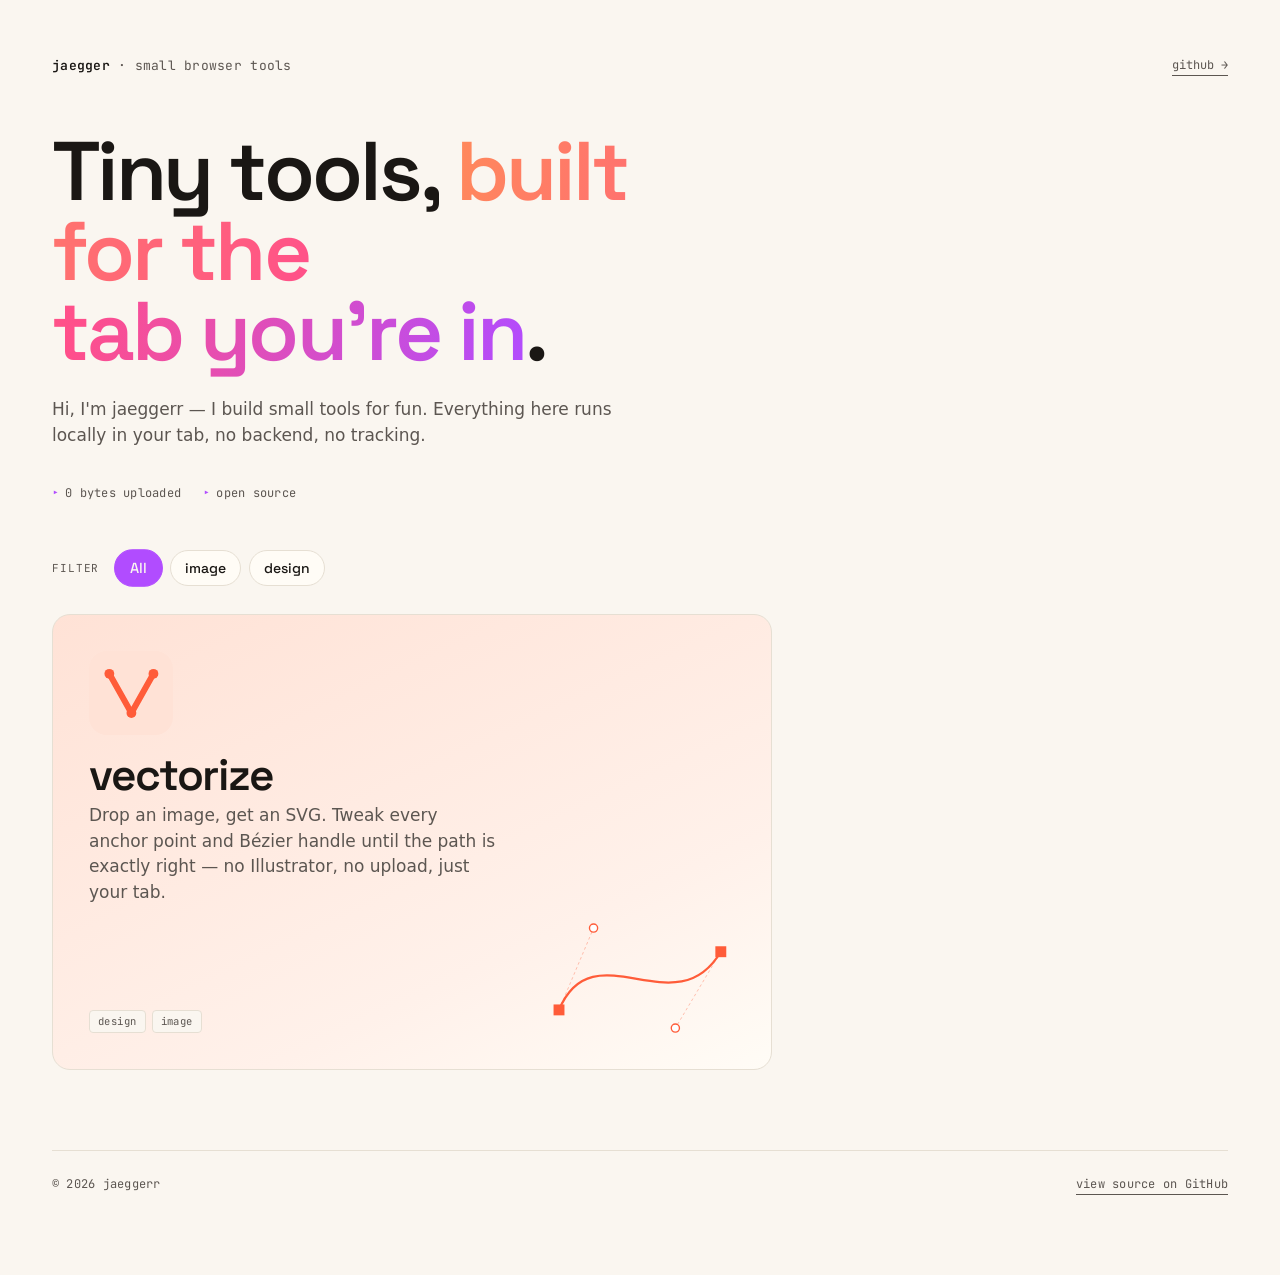
==== index.html @ 1504b39b "Bootstrap homepage and ship vectorize V1 editorial-bento adopted as the live homepage; vectorize tak" ====
<!DOCTYPE html>
<html lang="en">
<head>
<meta charset="UTF-8">
<meta name="viewport" content="width=device-width,initial-scale=1">
<meta name="description" content="Small browser-based tools by jaegger. Image-to-SVG converter and a growing collection of micro tools that run entirely in your tab — no backend, no tracking.">
<title>jaeggerr — small browser tools</title>
<link rel="preconnect" href="https://fonts.googleapis.com">
<link rel="preconnect" href="https://fonts.gstatic.com" crossorigin>
<link href="https://fonts.googleapis.com/css2?family=Space+Grotesk:wght@400;500;600;700&family=JetBrains+Mono:wght@400;500&display=swap" rel="stylesheet">
<style>
:root {
  --bg: #FAF6F0;
  --ink: #1A1714;
  --ink-2: #5C5651;
  --line: #E6DFD3;
  --peach: #FF8A5B;
  --lime: #C9E265;
  --violet: #B14CFF;
  --cyan: #20C7E5;
  --cyan-d: #0F8B9F;
  --rose: #FF4F8B;
  --paper: #FFFCF6;
  --display: 'Space Grotesk', system-ui, sans-serif;
  --mono: 'JetBrains Mono', ui-monospace, Menlo, monospace;
  --sans: ui-sans-serif, system-ui, -apple-system, "Segoe UI", Helvetica, Arial, sans-serif;
}

* { box-sizing: border-box; }
html, body { margin: 0; padding: 0; }
body {
  font-family: var(--sans);
  background: var(--bg);
  color: var(--ink);
  -webkit-font-smoothing: antialiased;
  text-rendering: optimizeLegibility;
  font-size: 16px;
  line-height: 1.5;
}
a { color: inherit; text-decoration: none; }

.wrap {
  max-width: 1240px;
  margin: 0 auto;
  padding: 56px 32px 80px;
}

/* ---------- Header ---------- */

.brand {
  display: flex;
  align-items: center;
  justify-content: space-between;
  margin-bottom: 56px;
}
.brand-mark {
  font-family: var(--mono);
  font-size: 13px;
  letter-spacing: 0.02em;
  color: var(--ink-2);
}
.brand-mark b { color: var(--ink); font-weight: 600; }
.brand-link {
  font-family: var(--mono);
  font-size: 12px;
  color: var(--ink-2);
  border-bottom: 1px solid var(--ink-2);
  padding-bottom: 1px;
  transition: color .15s, border-color .15s;
}
.brand-link:hover { color: var(--violet); border-color: var(--violet); }

.hero h1 {
  font-family: var(--display);
  font-weight: 600;
  font-size: clamp(40px, 6.5vw, 84px);
  line-height: 0.96;
  letter-spacing: -0.035em;
  margin: 0 0 24px;
  max-width: 12ch;
}
.hero h1 em {
  font-style: normal;
  background: linear-gradient(105deg, var(--peach) 0%, var(--rose) 50%, var(--violet) 100%);
  -webkit-background-clip: text;
  background-clip: text;
  color: transparent;
}
.hero p {
  font-size: 17px;
  color: var(--ink-2);
  max-width: 56ch;
  margin: 0 0 36px;
  line-height: 1.55;
}
.hero-meta {
  display: flex;
  gap: 22px;
  font-family: var(--mono);
  font-size: 12px;
  color: var(--ink-2);
  letter-spacing: 0.02em;
  flex-wrap: wrap;
}
.hero-meta span::before {
  content: "▸";
  color: var(--violet);
  margin-right: 6px;
}

/* ---------- Filters ---------- */

.filters {
  display: flex;
  flex-wrap: wrap;
  gap: 8px;
  margin: 48px 0 28px;
  align-items: center;
}
.filters-label {
  font-family: var(--mono);
  font-size: 11px;
  letter-spacing: 0.08em;
  text-transform: uppercase;
  color: var(--ink-2);
  margin-right: 8px;
}
.chip {
  font-family: var(--display);
  font-weight: 500;
  font-size: 14px;
  border: 1px solid var(--line);
  background: var(--paper);
  color: var(--ink);
  padding: 8px 14px;
  border-radius: 999px;
  cursor: pointer;
  transition: transform .18s ease, background .18s, color .18s, border-color .18s;
  user-select: none;
}
.chip:hover { transform: translateY(-1px); border-color: var(--ink); }
.chip[aria-pressed="true"] {
  background: var(--ink);
  color: var(--bg);
  border-color: var(--ink);
  transform: scale(1.04);
}
.chip[data-tag="all"][aria-pressed="true"] { background: var(--violet); border-color: var(--violet); }

/* ---------- Bento grid ---------- */

.grid {
  display: grid;
  grid-template-columns: repeat(4, 1fr);
  grid-auto-rows: minmax(220px, auto);
  gap: 16px;
}
.card {
  position: relative;
  display: flex;
  flex-direction: column;
  justify-content: space-between;
  padding: 24px;
  border-radius: 18px;
  background: var(--paper);
  border: 1px solid var(--line);
  overflow: hidden;
  transition: transform .25s ease, box-shadow .25s ease, opacity .25s ease;
  isolation: isolate;
}
.card::before {
  content: "";
  position: absolute;
  inset: 0;
  background: var(--accent, transparent);
  opacity: 0;
  transition: opacity .25s ease;
  z-index: -1;
}
.card:hover {
  transform: translateY(-2px);
  box-shadow: 0 18px 38px -22px rgba(26,23,20,.25);
}
.card:hover .card-arrow { transform: translate(2px, -2px); }

.card.size-hero { grid-column: span 2; grid-row: span 2; padding: 36px; }
.card.size-wide { grid-column: span 2; }

.card.is-hidden { display: none; }

.card-glyph {
  width: 52px;
  height: 52px;
  border-radius: 12px;
  display: grid;
  place-items: center;
  background: var(--accent-bg);
  color: var(--accent);
  font-family: var(--mono);
  font-size: 22px;
  font-weight: 500;
  letter-spacing: -0.04em;
}
.card.size-hero .card-glyph { width: 84px; height: 84px; font-size: 36px; border-radius: 18px; }
.card-glyph--svg svg { width: 70%; height: 70%; }

.card-title {
  font-family: var(--display);
  font-weight: 600;
  font-size: 22px;
  letter-spacing: -0.018em;
  margin: 18px 0 6px;
  display: flex;
  align-items: baseline;
  gap: 10px;
}
.card.size-hero .card-title { font-size: 44px; letter-spacing: -0.03em; line-height: 1; }
.card-title .num {
  font-family: var(--mono);
  font-size: 11px;
  font-weight: 400;
  color: var(--ink-2);
  letter-spacing: 0.04em;
}
.card.size-hero .card-title .num { font-size: 13px; }
.card-desc {
  font-size: 14px;
  color: var(--ink-2);
  line-height: 1.5;
  max-width: 38ch;
  margin: 0;
}
.card.size-hero .card-desc { font-size: 17px; max-width: 38ch; }
.card-foot {
  display: flex;
  justify-content: space-between;
  align-items: flex-end;
  margin-top: 16px;
  gap: 12px;
}
.card-tags {
  display: flex;
  flex-wrap: wrap;
  gap: 6px;
}
.card-tag {
  font-family: var(--mono);
  font-size: 10.5px;
  letter-spacing: 0.04em;
  color: var(--ink-2);
  border: 1px solid var(--line);
  padding: 3px 8px;
  border-radius: 4px;
  background: var(--bg);
}
.card-arrow {
  width: 30px; height: 30px;
  border-radius: 50%;
  background: var(--ink);
  color: var(--bg);
  display: grid;
  place-items: center;
  font-family: var(--mono);
  font-size: 14px;
  transition: transform .25s ease;
  flex-shrink: 0;
}
.card.size-hero .card-arrow { display: none; }

/* Per-card accent */
.card[data-accent="peach"]  { --accent: var(--peach); --accent-bg: #FFEAD9; }
.card[data-accent="lime"]   { --accent: #6F8D2A;       --accent-bg: #ECF6CC; }
.card[data-accent="violet"] { --accent: var(--violet); --accent-bg: #F1E1FF; }
.card[data-accent="cyan"]   { --accent: var(--cyan-d); --accent-bg: #D7F3F8; }
.card[data-accent="rose"]   { --accent: var(--rose);   --accent-bg: #FFDDE8; }
.card[data-accent="vectorize"] { --accent: #FF5C39; --accent-bg: #FFE2D6; }

/* Hero gets a tinted gradient instead of plain paper */
.card.size-hero[data-accent="peach"]  { background: linear-gradient(155deg, #FFEAD9 0%, #FFF4EB 70%, var(--paper) 100%); }
.card.size-hero[data-accent="violet"] { background: linear-gradient(155deg, #F1E1FF 0%, #F8EFFF 70%, var(--paper) 100%); }
.card.size-hero[data-accent="cyan"]   { background: linear-gradient(155deg, #D7F3F8 0%, #ECF8FB 70%, var(--paper) 100%); }
.card.size-hero[data-accent="vectorize"] { background: linear-gradient(155deg, #FFE2D6 0%, #FFF1EA 70%, var(--paper) 100%); }

/* Solo card: shrink the grid so the lone hero doesn't drift in an empty 4-col layout */
@media (min-width: 521px) {
  .grid:has(> .card:only-child) {
    grid-template-columns: repeat(2, 1fr);
    max-width: 720px;
  }
}

/* Hero illustration: bezier trace (inherits the card's accent color) */
.hero-trace {
  color: var(--accent);
  position: absolute;
  right: 32px;
  bottom: 32px;
  width: 200px;
  height: auto;
  pointer-events: none;
}

/* ---------- Footer ---------- */

footer {
  margin-top: 80px;
  padding-top: 24px;
  border-top: 1px solid var(--line);
  display: flex;
  justify-content: space-between;
  font-family: var(--mono);
  font-size: 12px;
  color: var(--ink-2);
  letter-spacing: 0.02em;
}
footer a { border-bottom: 1px solid var(--ink-2); padding-bottom: 1px; }
footer a:hover { color: var(--violet); border-color: var(--violet); }

/* ---------- Responsive ---------- */

@media (max-width: 920px) {
  .grid { grid-template-columns: repeat(2, 1fr); grid-auto-rows: minmax(220px, auto); }
  .card.size-hero { grid-column: span 2; grid-row: span 2; }
  .card.size-wide { grid-column: span 2; }
  .hero-trace { right: 24px; bottom: 24px; width: 160px; }
}
@media (max-width: 520px) {
  .wrap { padding: 36px 20px 60px; }
  .grid { grid-template-columns: 1fr; grid-auto-rows: auto; gap: 12px; }
  .card, .card.size-hero, .card.size-wide { grid-column: span 1; grid-row: span 1; min-height: 200px; }
  .card.size-hero { min-height: 320px; }
  .hero h1 { font-size: 44px; }
  .hero-trace { display: none; }
  footer { flex-direction: column; gap: 8px; }
}
</style>
</head>
<body>
<div class="wrap">

  <header class="brand">
    <div class="brand-mark"><b>jaegger</b> · small browser tools</div>
    <a class="brand-link" href="https://github.com/jaeggerr" target="_blank" rel="noopener">github →</a>
  </header>

  <section class="hero">
    <h1>Tiny tools, <em>built for the tab&nbsp;you're in</em>.</h1>
    <p>Hi, I'm jaeggerr — I build small tools for fun. Everything here runs locally in your tab, no backend, no tracking.</p>
    <div class="hero-meta">
      <span>0 bytes uploaded</span>
      <span>open source</span>
    </div>
  </section>

  <nav class="filters" id="filters" aria-label="Filter projects by tag">
    <span class="filters-label">filter</span>
    <button class="chip" data-tag="all" aria-pressed="true">All</button>
    <button class="chip" data-tag="image" aria-pressed="false">image</button>
    <button class="chip" data-tag="design" aria-pressed="false">design</button>
  </nav>

  <main class="grid" id="grid">

    <a class="card size-hero" data-accent="vectorize" data-tags="design,image" href="./tools/vectorize/" target="_blank" rel="noopener">
      <div>
        <div class="card-glyph card-glyph--svg">
          <svg viewBox="0 0 24 24" fill="none" aria-hidden="true">
            <path d="M3 4L12 20L21 4" stroke="currentColor" stroke-width="2.5" stroke-linejoin="round"/>
            <circle cx="3" cy="4" r="2" fill="currentColor"/>
            <circle cx="12" cy="20" r="2" fill="currentColor"/>
            <circle cx="21" cy="4" r="2" fill="currentColor"/>
          </svg>
        </div>
        <h2 class="card-title">vectorize</h2>
        <p class="card-desc">Drop an image, get an SVG. Tweak every anchor point and Bézier handle until the path is exactly right — no Illustrator, no upload, just your tab.</p>
      </div>
      <div class="card-foot">
        <div class="card-tags">
          <span class="card-tag">design</span>
          <span class="card-tag">image</span>
        </div>
      </div>
      <svg class="hero-trace" viewBox="0 0 220 130" fill="none" aria-hidden="true">
        <path d="M 22 100 C 60 10, 150 120, 200 36" stroke="currentColor" stroke-width="2.5" stroke-linecap="round"/>
        <line x1="22" y1="100" x2="60" y2="10" stroke="currentColor" stroke-width="1" stroke-dasharray="3 3" opacity="0.4"/>
        <line x1="200" y1="36" x2="150" y2="120" stroke="currentColor" stroke-width="1" stroke-dasharray="3 3" opacity="0.4"/>
        <rect x="16" y="94" width="12" height="12" fill="currentColor"/>
        <rect x="194" y="30" width="12" height="12" fill="currentColor"/>
        <circle cx="60" cy="10" r="4.5" fill="white" stroke="currentColor" stroke-width="1.5"/>
        <circle cx="150" cy="120" r="4.5" fill="white" stroke="currentColor" stroke-width="1.5"/>
      </svg>
    </a>

  </main>

  <footer>
    <span>© 2026 jaeggerr </span>
    <a href="https://github.com/jaeggerr/jaeggerr.github.io" target="_blank" rel="noopener">view source on GitHub</a>
  </footer>

</div>

<script>
(function () {
  const filters = document.getElementById('filters');
  const grid = document.getElementById('grid');
  const chips = filters.querySelectorAll('.chip');
  const cards = grid.querySelectorAll('.card');

  filters.addEventListener('click', (e) => {
    const chip = e.target.closest('.chip');
    if (!chip) return;
    const tag = chip.dataset.tag;
    chips.forEach(c => c.setAttribute('aria-pressed', c === chip ? 'true' : 'false'));
    cards.forEach(card => {
      const tags = (card.dataset.tags || '').split(',');
      const show = tag === 'all' || tags.includes(tag);
      card.classList.toggle('is-hidden', !show);
    });
  });
})();
</script>

</body>
</html>
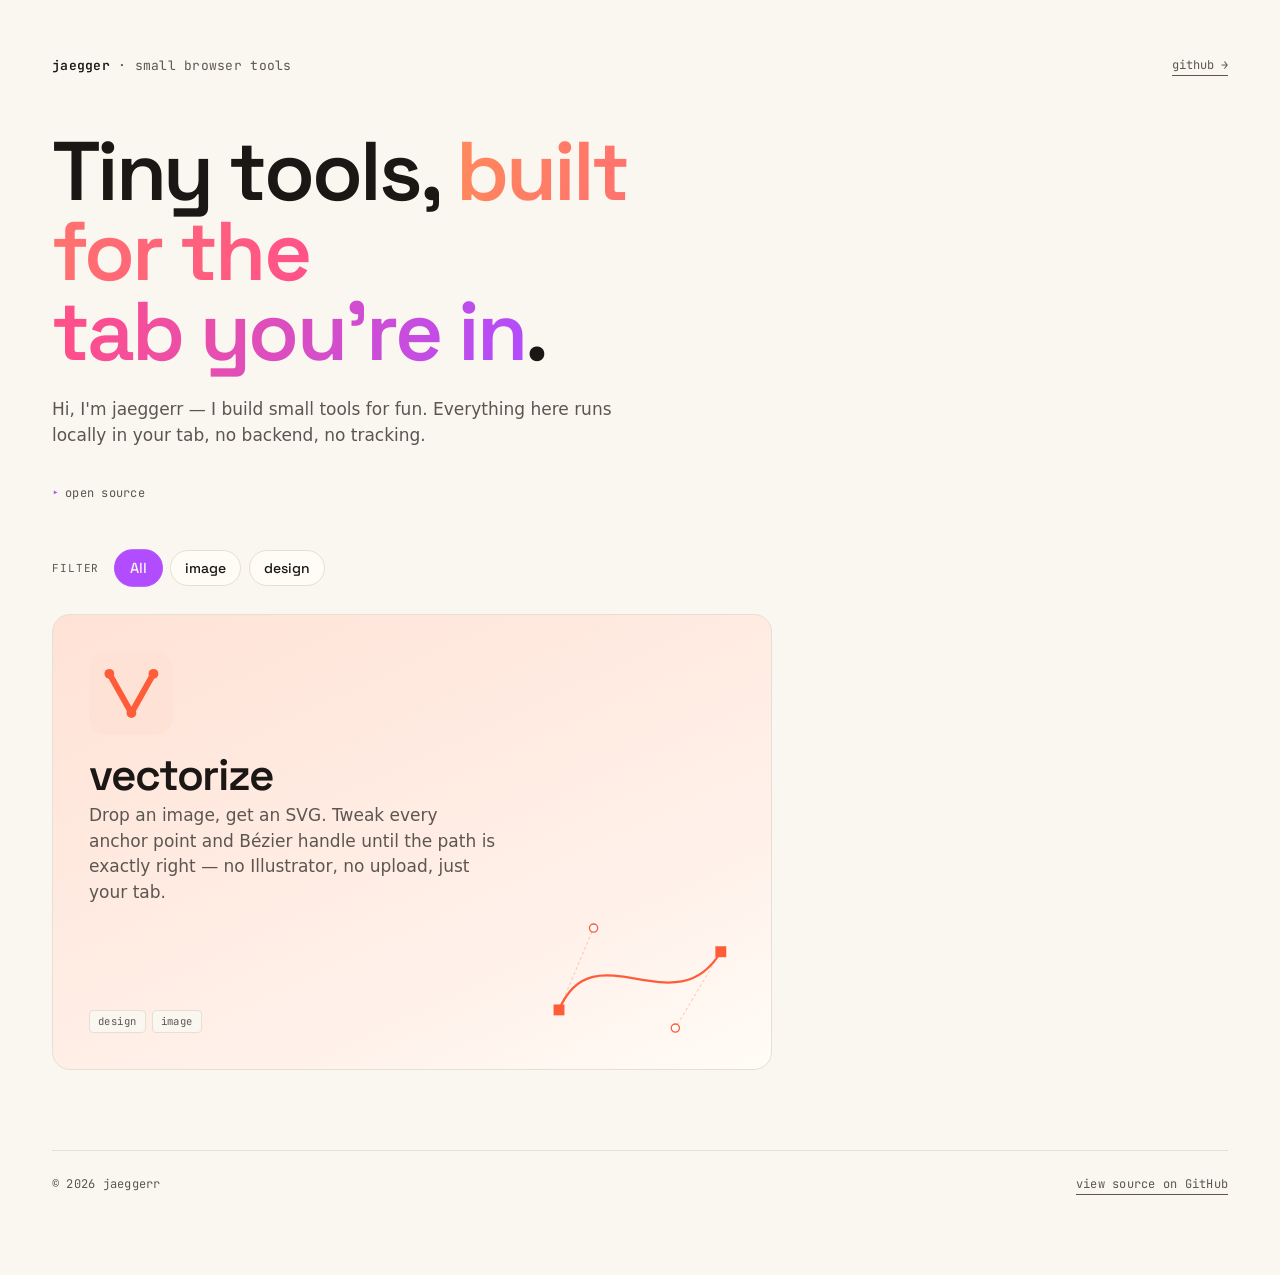
==== commit 7475a307: "Drop "0 bytes uploaded" from hero meta Ambiguous to first-time visitors and redundant with the bio's" ====
--- a/index.html
+++ b/index.html
@@ -347,7 +347,6 @@
     <h1>Tiny tools, <em>built for the tab&nbsp;you're in</em>.</h1>
     <p>Hi, I'm jaeggerr — I build small tools for fun. Everything here runs locally in your tab, no backend, no tracking.</p>
     <div class="hero-meta">
-      <span>0 bytes uploaded</span>
       <span>open source</span>
     </div>
   </section>
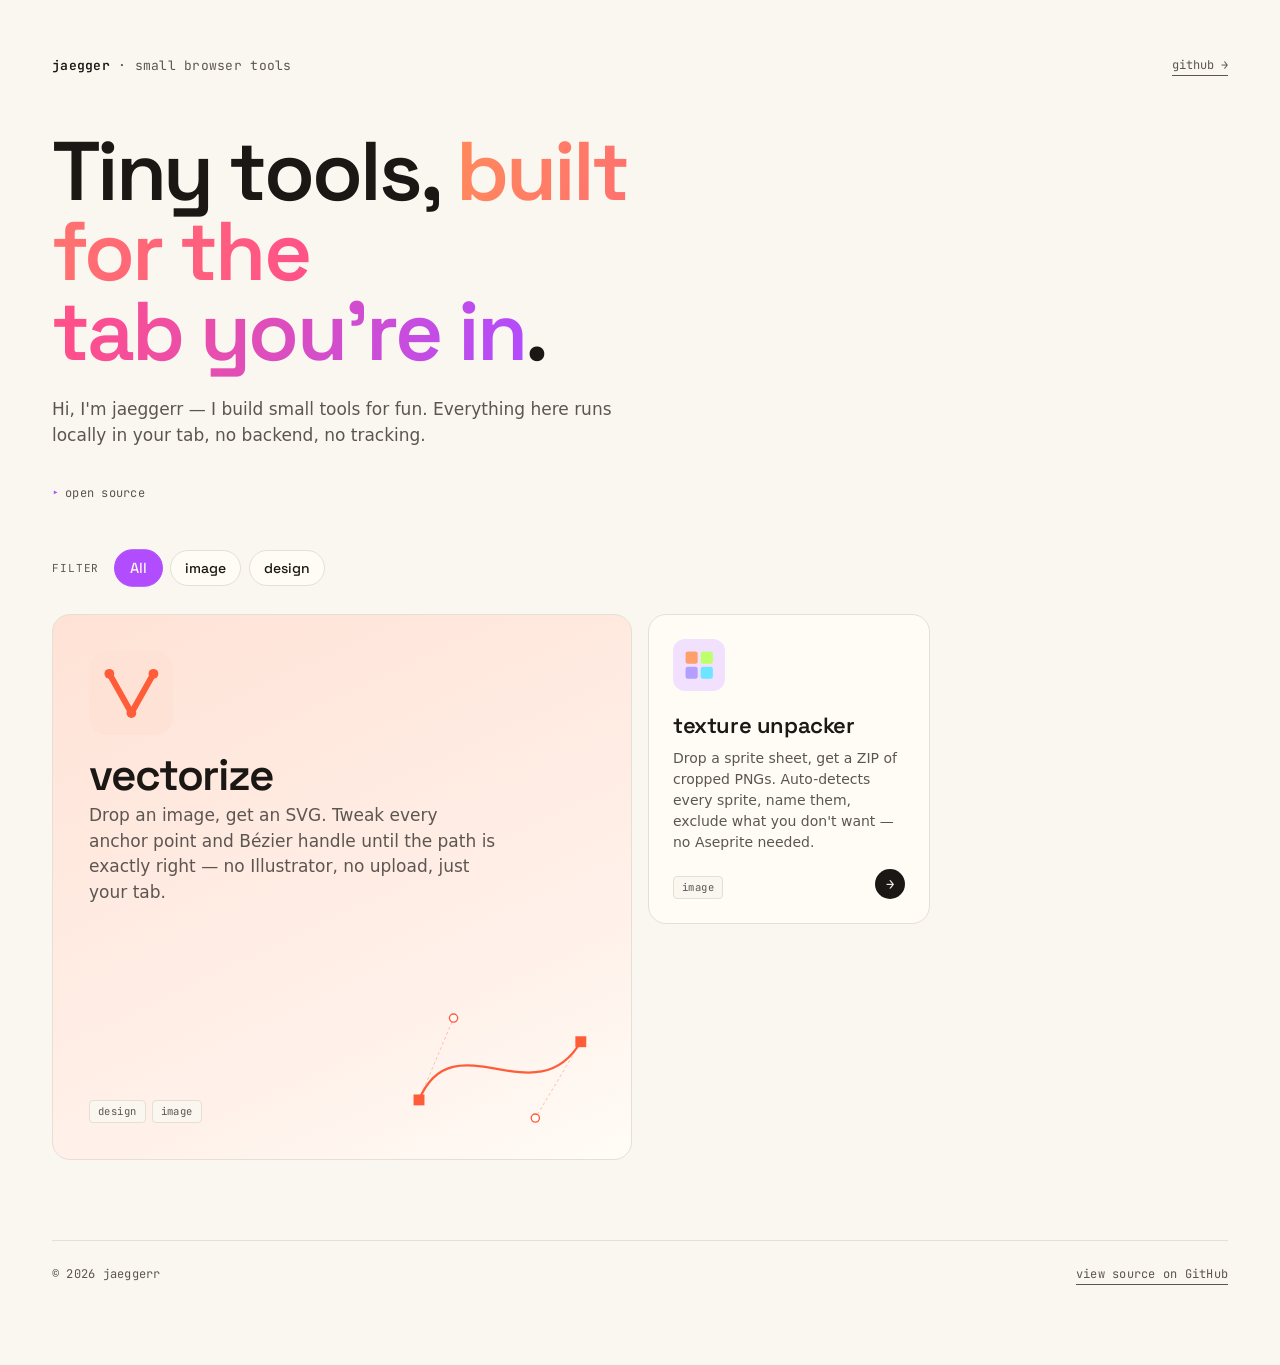
==== commit 7010e57c: "Ship texture-unpacker and link it from the home Drop a sprite sheet, get a ZIP of cropped PNGs. Clie" ====
--- a/index.html
+++ b/index.html
@@ -390,6 +390,27 @@
       </svg>
     </a>
 
+    <a class="card" data-accent="violet" data-tags="image" href="./tools/texture-unpacker/" target="_blank" rel="noopener">
+      <div>
+        <div class="card-glyph card-glyph--svg">
+          <svg viewBox="0 0 24 24" aria-hidden="true">
+            <rect x="3"  y="3"  width="8" height="8" rx="1.5" fill="#FF9F6B"/>
+            <rect x="13" y="3"  width="8" height="8" rx="1.5" fill="#BEFF6C"/>
+            <rect x="3"  y="13" width="8" height="8" rx="1.5" fill="#B49EFF"/>
+            <rect x="13" y="13" width="8" height="8" rx="1.5" fill="#6EE5FF"/>
+          </svg>
+        </div>
+        <h2 class="card-title">texture unpacker</h2>
+        <p class="card-desc">Drop a sprite sheet, get a ZIP of cropped PNGs. Auto-detects every sprite, name them, exclude what you don't want — no Aseprite needed.</p>
+      </div>
+      <div class="card-foot">
+        <div class="card-tags">
+          <span class="card-tag">image</span>
+        </div>
+        <div class="card-arrow">→</div>
+      </div>
+    </a>
+
   </main>
 
   <footer>
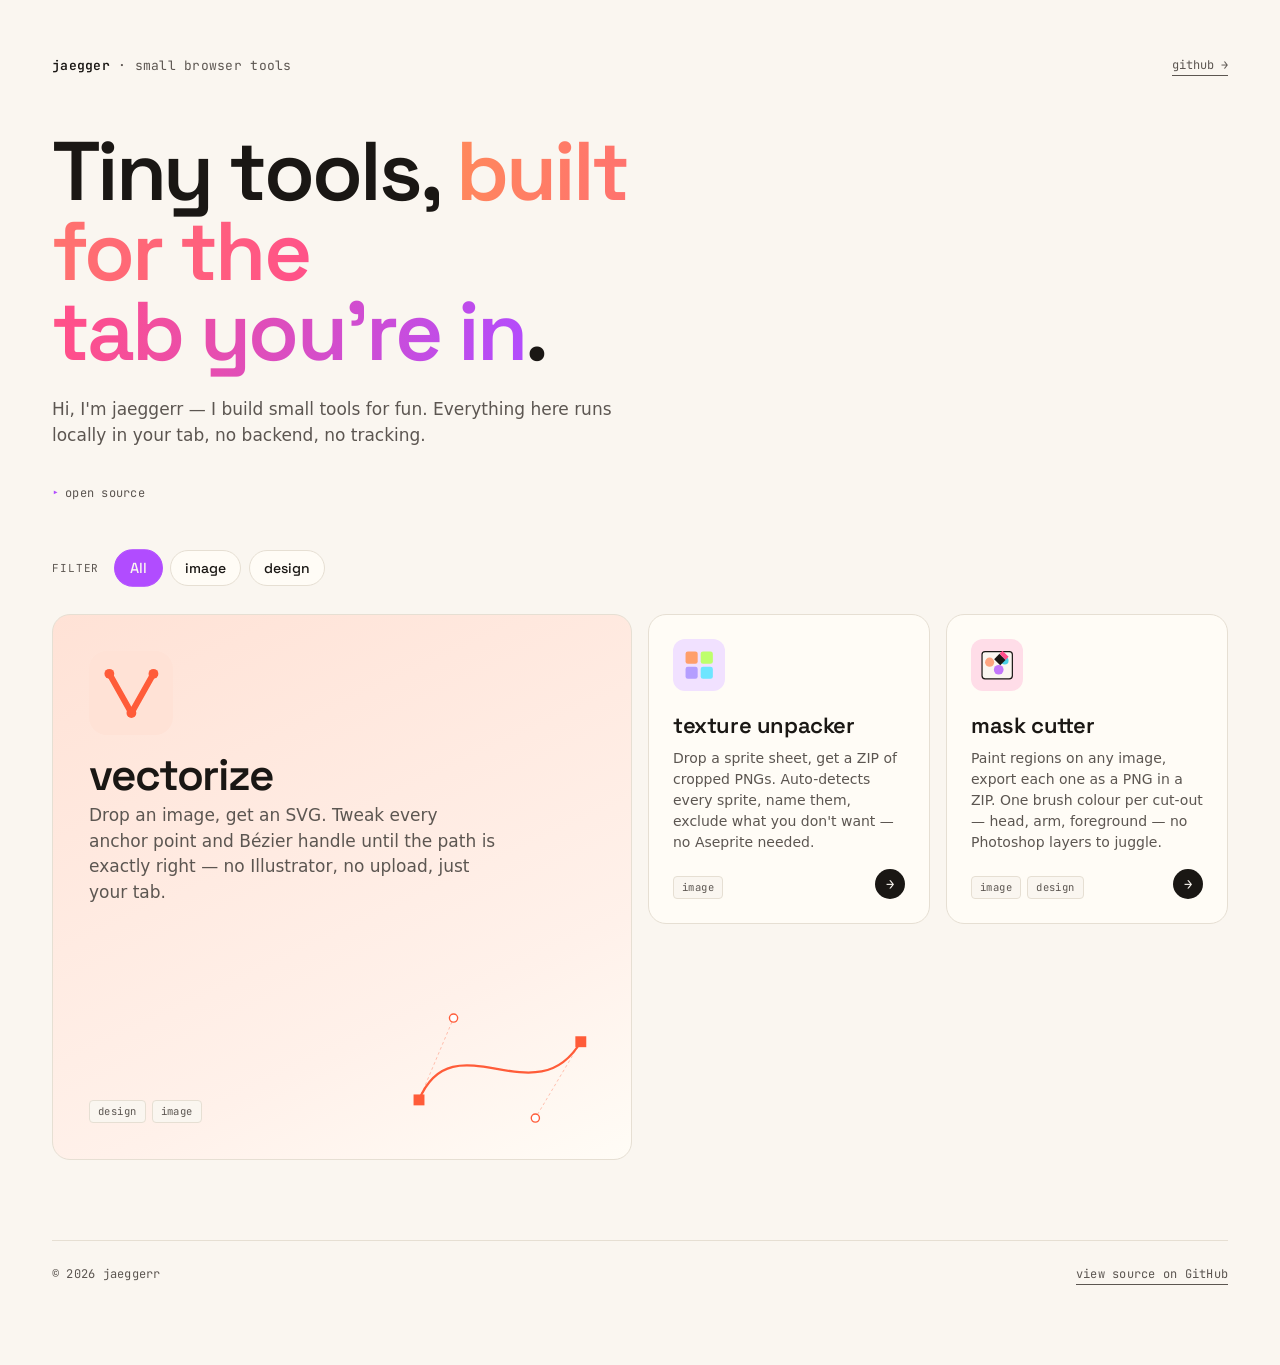
==== commit 4e9188e0: "Ship mask-cutter and link it from the home" ====
--- a/index.html
+++ b/index.html
@@ -360,7 +360,7 @@
 
   <main class="grid" id="grid">
 
-    <a class="card size-hero" data-accent="vectorize" data-tags="design,image" href="./tools/vectorize/" target="_blank" rel="noopener">
+    <a class="card size-hero" data-accent="vectorize" data-tags="design,image" href="./tools/vectorize/">
       <div>
         <div class="card-glyph card-glyph--svg">
           <svg viewBox="0 0 24 24" fill="none" aria-hidden="true">
@@ -390,7 +390,7 @@
       </svg>
     </a>
 
-    <a class="card" data-accent="violet" data-tags="image" href="./tools/texture-unpacker/" target="_blank" rel="noopener">
+    <a class="card" data-accent="violet" data-tags="image" href="./tools/texture-unpacker/">
       <div>
         <div class="card-glyph card-glyph--svg">
           <svg viewBox="0 0 24 24" aria-hidden="true">
@@ -406,6 +406,30 @@
       <div class="card-foot">
         <div class="card-tags">
           <span class="card-tag">image</span>
+        </div>
+        <div class="card-arrow">→</div>
+      </div>
+    </a>
+
+    <a class="card" data-accent="rose" data-tags="image,design" href="./tools/mask-cutter/">
+      <div>
+        <div class="card-glyph card-glyph--svg">
+          <svg viewBox="0 0 24 24" aria-hidden="true">
+            <rect x="2" y="3" width="20" height="18" rx="2" fill="#FAF6F0" stroke="#1A1714" stroke-width="0.8"/>
+            <circle cx="7"  cy="10" r="3"   fill="#FF8A5B" opacity="0.75"/>
+            <circle cx="13" cy="15" r="3.2" fill="#B14CFF" opacity="0.75"/>
+            <circle cx="17" cy="9"  r="2.5" fill="#20C7E5" opacity="0.8"/>
+            <path d="M13.5 4.5l4 4-3.5 3.5-4-4z" fill="#1A1714"/>
+            <path d="M13.5 4.5l2-2 4 4-2 2z" fill="#FF4F8B"/>
+          </svg>
+        </div>
+        <h2 class="card-title">mask cutter</h2>
+        <p class="card-desc">Paint regions on any image, export each one as a PNG in a ZIP. One brush colour per cut-out — head, arm, foreground — no Photoshop layers to juggle.</p>
+      </div>
+      <div class="card-foot">
+        <div class="card-tags">
+          <span class="card-tag">image</span>
+          <span class="card-tag">design</span>
         </div>
         <div class="card-arrow">→</div>
       </div>
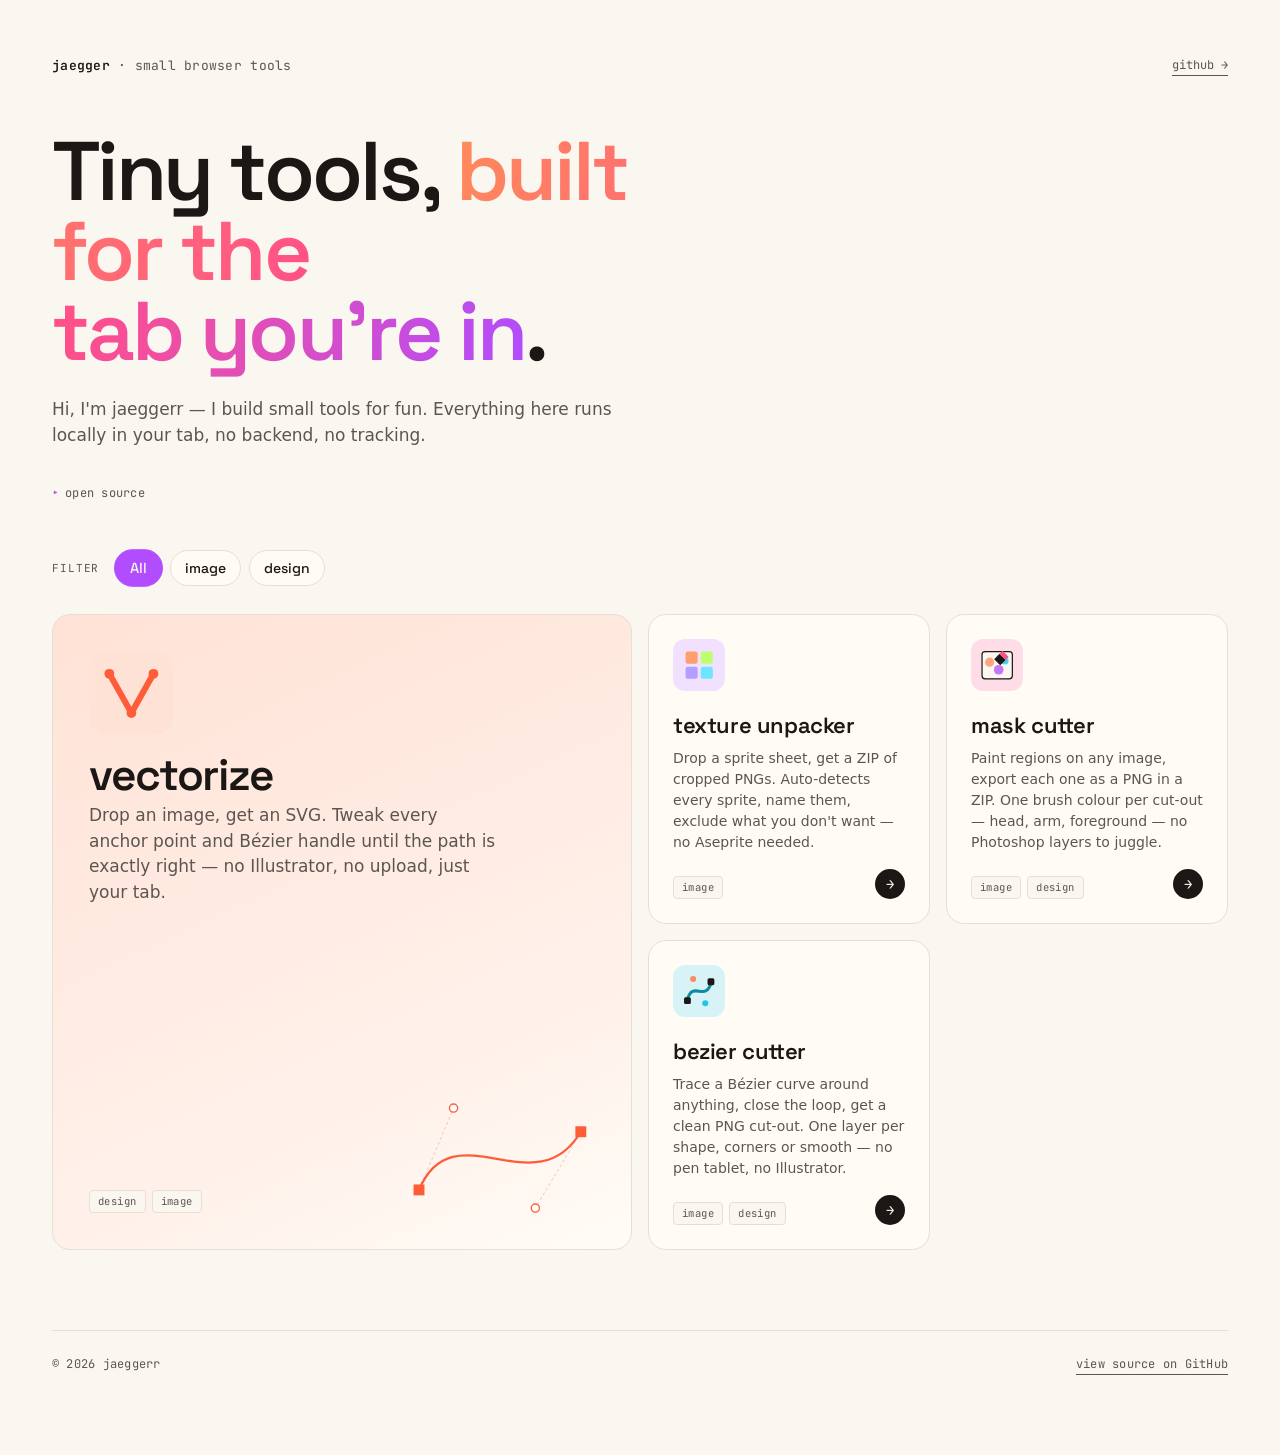
==== commit 4a3e0cf1: "Add bezier-cutter tool: trace curves, export PNG cut-outs New vector cut-out tool modeled on mask-cu" ====
--- a/index.html
+++ b/index.html
@@ -435,6 +435,29 @@
       </div>
     </a>
 
+    <a class="card" data-accent="cyan" data-tags="image,design" href="./tools/bezier-cutter/">
+      <div>
+        <div class="card-glyph card-glyph--svg">
+          <svg viewBox="0 0 24 24" fill="none" aria-hidden="true">
+            <path d="M4 18 C 8 4, 16 20, 20 6" stroke="#0F8B9F" stroke-width="2" stroke-linecap="round"/>
+            <rect x="2" y="16" width="4.5" height="4.5" rx="1" fill="#1A1714"/>
+            <rect x="17.5" y="3.5" width="4.5" height="4.5" rx="1" fill="#1A1714"/>
+            <circle cx="8" cy="4" r="2" fill="#FF8A5B"/>
+            <circle cx="16" cy="20" r="2" fill="#20C7E5"/>
+          </svg>
+        </div>
+        <h2 class="card-title">bezier cutter</h2>
+        <p class="card-desc">Trace a Bézier curve around anything, close the loop, get a clean PNG cut-out. One layer per shape, corners or smooth — no pen tablet, no Illustrator.</p>
+      </div>
+      <div class="card-foot">
+        <div class="card-tags">
+          <span class="card-tag">image</span>
+          <span class="card-tag">design</span>
+        </div>
+        <div class="card-arrow">→</div>
+      </div>
+    </a>
+
   </main>
 
   <footer>
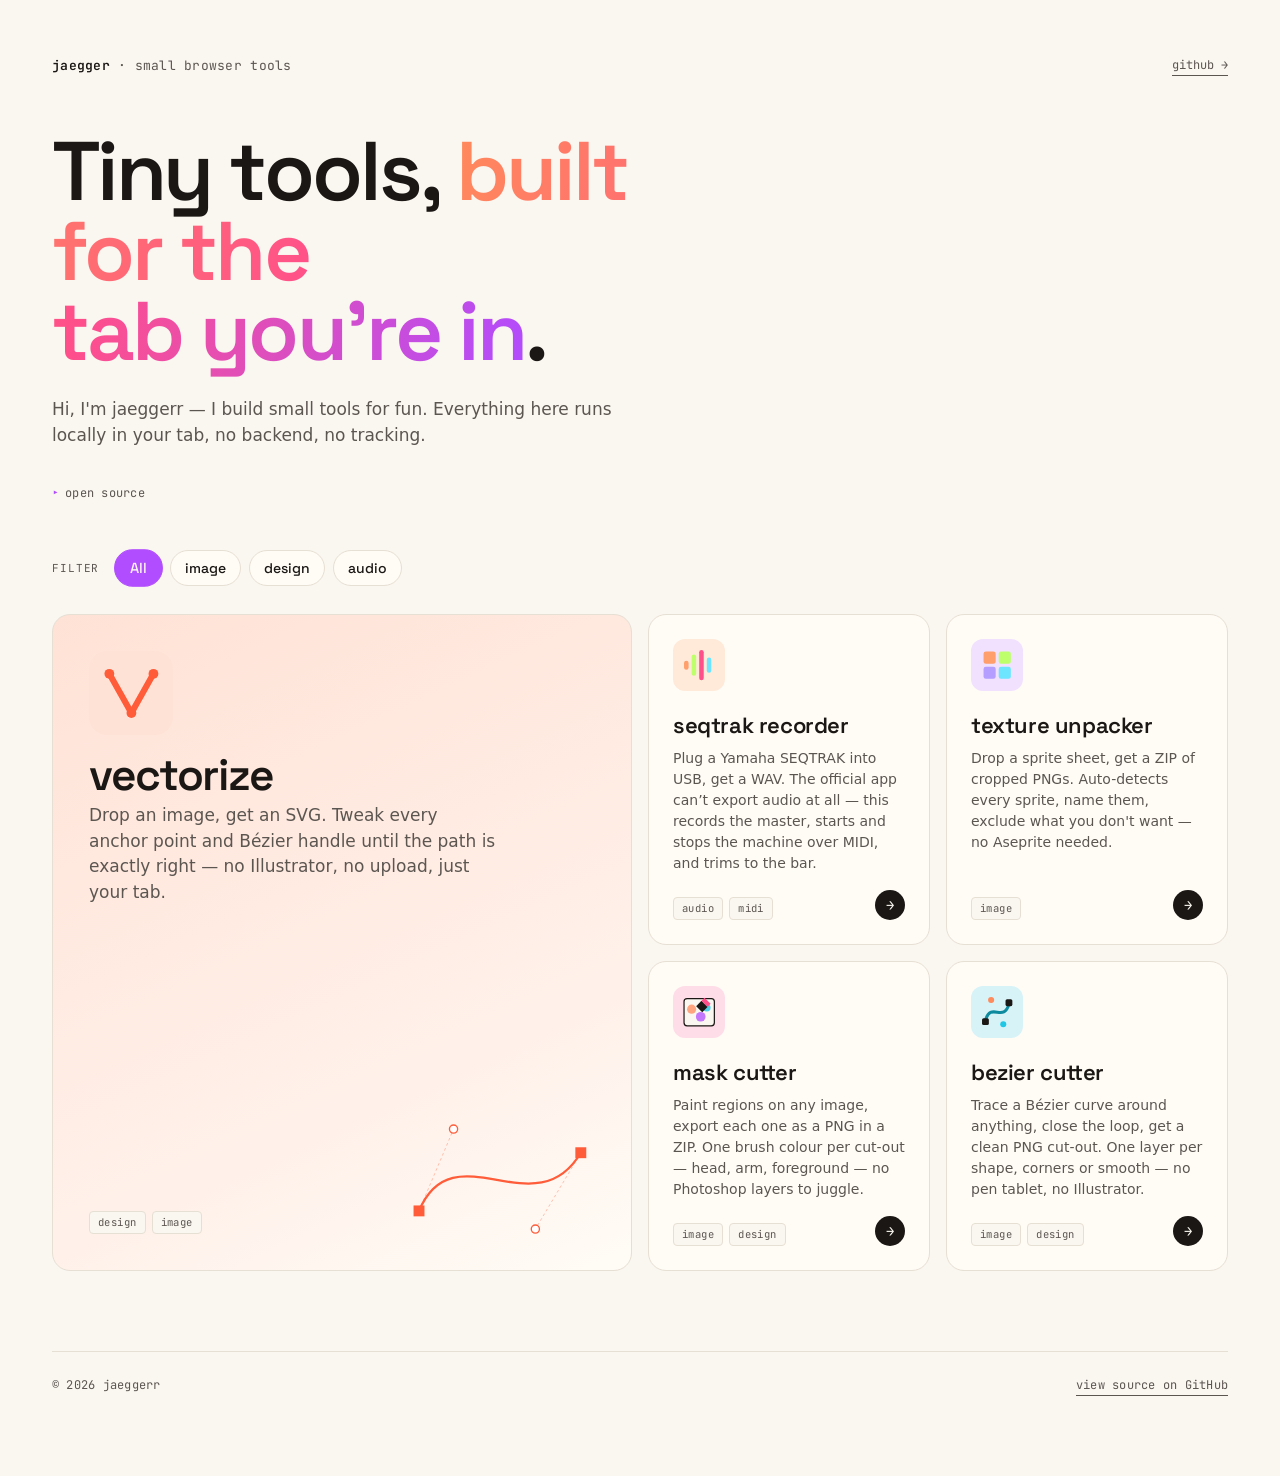
==== commit 8232dfa2: "Add seqtrak-recorder: capture the SEQTRAK over USB, export WAV The Yamaha SEQTRAK's official app has" ====
--- a/index.html
+++ b/index.html
@@ -356,6 +356,7 @@
     <button class="chip" data-tag="all" aria-pressed="true">All</button>
     <button class="chip" data-tag="image" aria-pressed="false">image</button>
     <button class="chip" data-tag="design" aria-pressed="false">design</button>
+    <button class="chip" data-tag="audio" aria-pressed="false">audio</button>
   </nav>
 
   <main class="grid" id="grid">
@@ -388,6 +389,28 @@
         <circle cx="60" cy="10" r="4.5" fill="white" stroke="currentColor" stroke-width="1.5"/>
         <circle cx="150" cy="120" r="4.5" fill="white" stroke="currentColor" stroke-width="1.5"/>
       </svg>
+    </a>
+
+    <a class="card" data-accent="peach" data-tags="audio,midi" href="./tools/seqtrak-recorder/">
+      <div>
+        <div class="card-glyph card-glyph--svg">
+          <svg viewBox="0 0 24 24" aria-hidden="true">
+            <rect x="2"  y="9" width="3" height="6"  rx="1.5" fill="#FF9F6B"/>
+            <rect x="7"  y="5" width="3" height="14" rx="1.5" fill="#BEFF6C"/>
+            <rect x="12" y="2" width="3" height="20" rx="1.5" fill="#FF4F8B"/>
+            <rect x="17" y="7" width="3" height="10" rx="1.5" fill="#6EE5FF"/>
+          </svg>
+        </div>
+        <h2 class="card-title">seqtrak recorder</h2>
+        <p class="card-desc">Plug a Yamaha SEQTRAK into USB, get a WAV. The official app can’t export audio at all — this records the master, starts and stops the machine over MIDI, and trims to the bar.</p>
+      </div>
+      <div class="card-foot">
+        <div class="card-tags">
+          <span class="card-tag">audio</span>
+          <span class="card-tag">midi</span>
+        </div>
+        <div class="card-arrow">→</div>
+      </div>
     </a>
 
     <a class="card" data-accent="violet" data-tags="image" href="./tools/texture-unpacker/">
